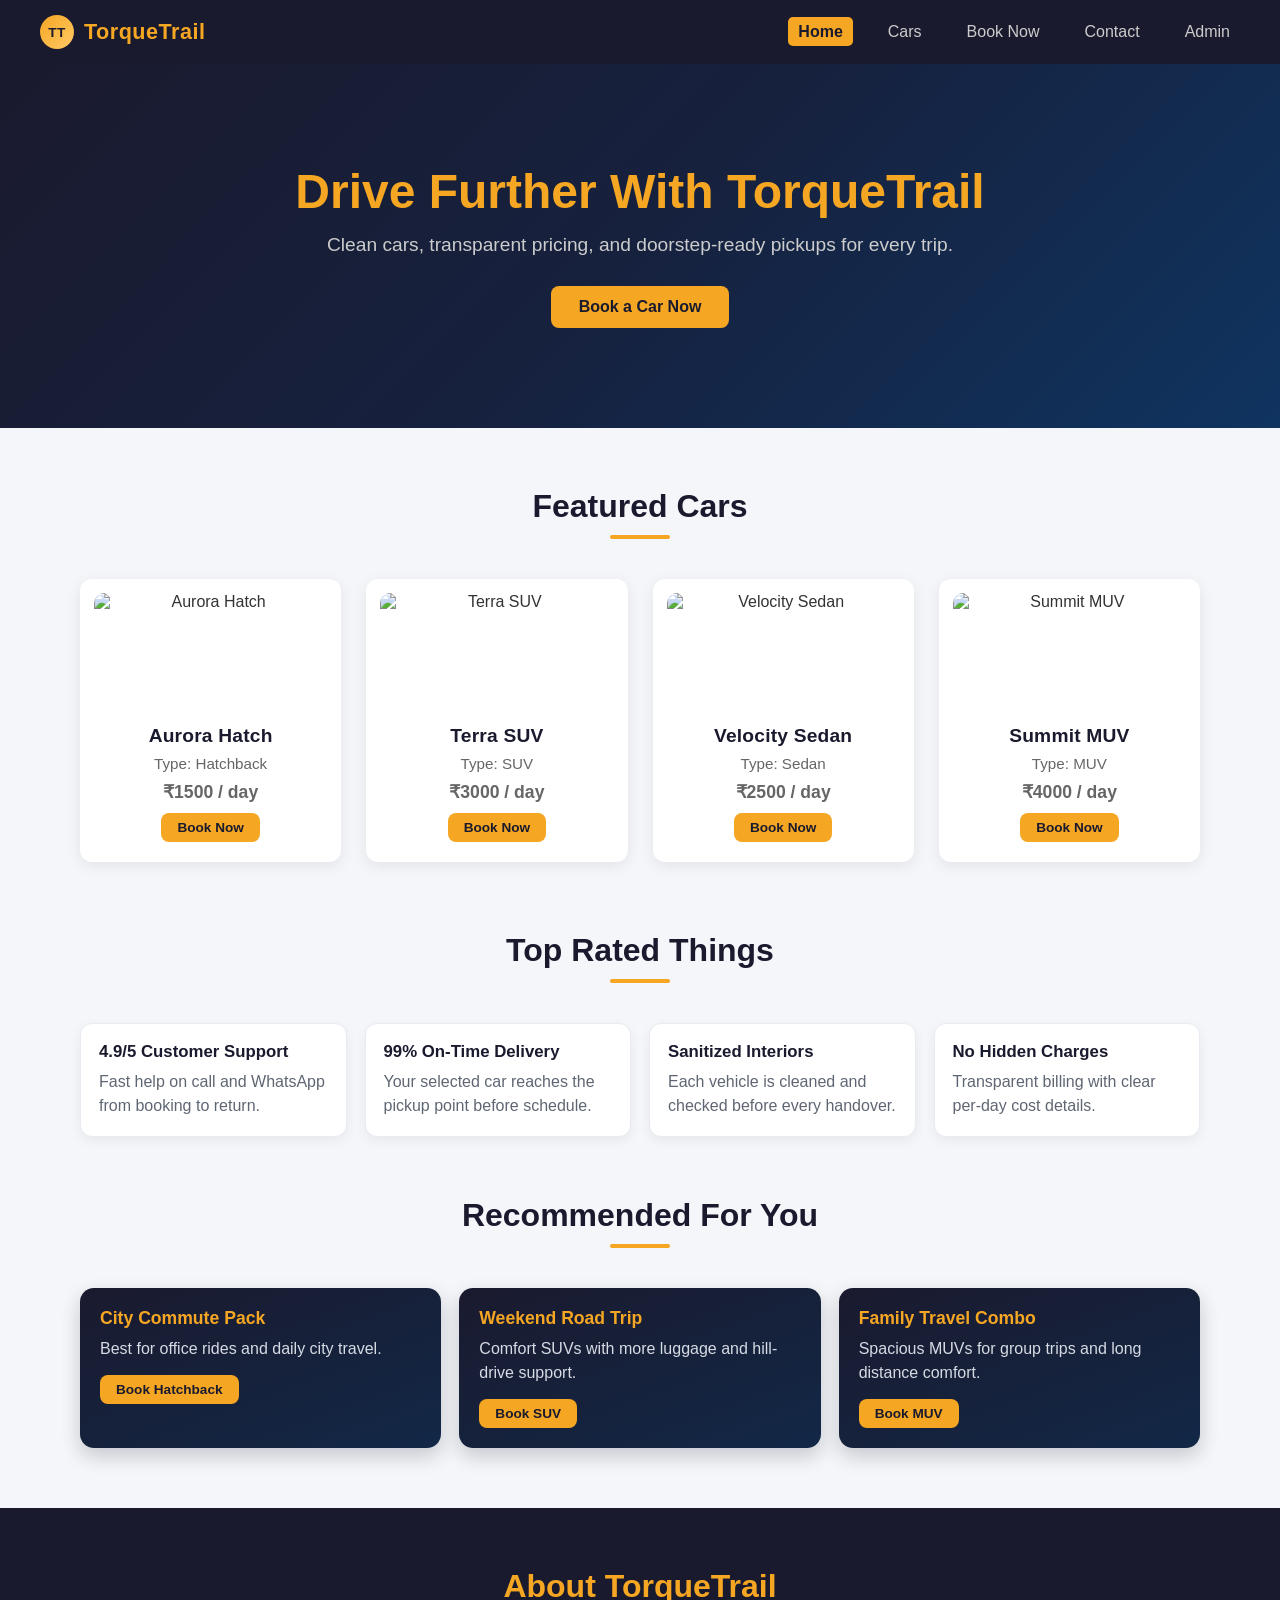
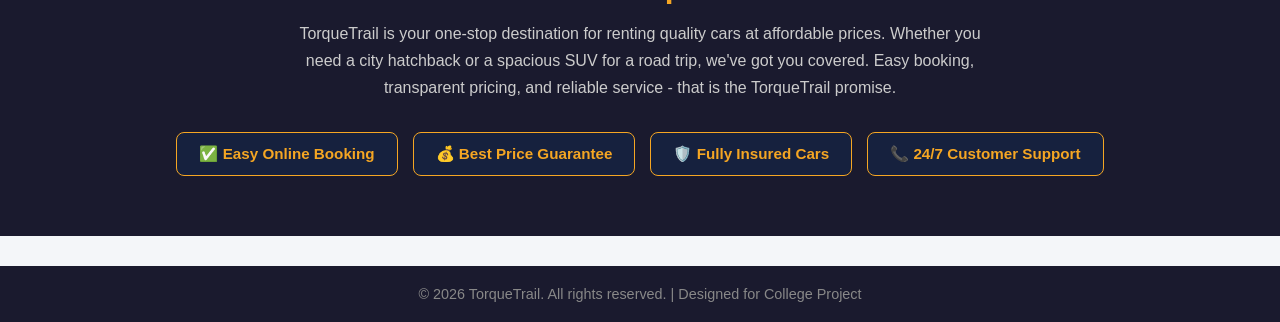
==== index.html @ 2365bc87 "Initial commit - DriveHub vehicle booking system" ====
<!DOCTYPE html>
<html lang="en">
<head>
  <meta charset="UTF-8" />
  <meta name="viewport" content="width=device-width, initial-scale=1.0"/>
  <title>TorqueTrail - Premium Car Rentals</title>
  <link rel="stylesheet" href="css/style.css" />
</head>
<body>

  <!-- Navigation -->
  <nav class="navbar">
    <div class="logo"><span class="logo-mark">TT</span> TorqueTrail</div>
    <ul class="nav-links">
      <li><a href="index.html" class="active">Home</a></li>
      <li><a href="cars.html">Cars</a></li>
      <li><a href="booking.html">Book Now</a></li>
      <li><a href="contact.html">Contact</a></li>
      <li><a href="php/admin.php">Admin</a></li>
    </ul>
  </nav>

  <!-- Hero Section -->
  <section class="hero">
    <div class="hero-content">
      <h1>Drive Further With TorqueTrail</h1>
      <p>Clean cars, transparent pricing, and doorstep-ready pickups for every trip.</p>
      <a href="booking.html" class="btn">Book a Car Now</a>
    </div>
  </section>

  <!-- Featured Cars -->
  <section class="section">
    <h2 class="section-title">Featured Cars</h2>
    <div class="card-grid">

      <div class="card">
        <div class="car-photo">
          <img src="https://images.unsplash.com/photo-1514316454349-750a7fd3da3a?auto=format&fit=crop&w=900&q=80" alt="Aurora Hatch" loading="lazy" />
        </div>
        <h3 class="car-name">Aurora Hatch</h3>
        <p>Type: Hatchback</p>
        <p class="price">₹1500 / day</p>
        <a href="booking.html" class="btn small">Book Now</a>
      </div>

      <div class="card">
        <div class="car-photo">
          <img src="https://images.unsplash.com/photo-1549399542-7e3f8b79c341?auto=format&fit=crop&w=900&q=80" alt="Terra SUV" loading="lazy" />
        </div>
        <h3 class="car-name">Terra SUV</h3>
        <p>Type: SUV</p>
        <p class="price">₹3000 / day</p>
        <a href="booking.html" class="btn small">Book Now</a>
      </div>

      <div class="card">
        <div class="car-photo">
          <img src="https://images.unsplash.com/photo-1552519507-da3b142c6e3d?auto=format&fit=crop&w=900&q=80" alt="Velocity Sedan" loading="lazy" />
        </div>
        <h3 class="car-name">Velocity Sedan</h3>
        <p>Type: Sedan</p>
        <p class="price">₹2500 / day</p>
        <a href="booking.html" class="btn small">Book Now</a>
      </div>

      <div class="card">
        <div class="car-photo">
          <img src="https://images.unsplash.com/photo-1503376780353-7e6692767b70?auto=format&fit=crop&w=900&q=80" alt="Summit MUV" loading="lazy" />
        </div>
        <h3 class="car-name">Summit MUV</h3>
        <p>Type: MUV</p>
        <p class="price">₹4000 / day</p>
        <a href="booking.html" class="btn small">Book Now</a>
      </div>

    </div>
  </section>

  <!-- Top Rated Things -->
  <section class="section perks-section">
    <h2 class="section-title">Top Rated Things</h2>
    <div class="perk-grid">
      <div class="perk-card">
        <h3>4.9/5 Customer Support</h3>
        <p>Fast help on call and WhatsApp from booking to return.</p>
      </div>
      <div class="perk-card">
        <h3>99% On-Time Delivery</h3>
        <p>Your selected car reaches the pickup point before schedule.</p>
      </div>
      <div class="perk-card">
        <h3>Sanitized Interiors</h3>
        <p>Each vehicle is cleaned and checked before every handover.</p>
      </div>
      <div class="perk-card">
        <h3>No Hidden Charges</h3>
        <p>Transparent billing with clear per-day cost details.</p>
      </div>
    </div>
  </section>

  <!-- Recommended For You -->
  <section class="section recommendation-section">
    <h2 class="section-title">Recommended For You</h2>
    <div class="recommend-grid">
      <div class="recommend-card">
        <h3>City Commute Pack</h3>
        <p>Best for office rides and daily city travel.</p>
        <a href="booking.html" class="btn small">Book Hatchback</a>
      </div>
      <div class="recommend-card">
        <h3>Weekend Road Trip</h3>
        <p>Comfort SUVs with more luggage and hill-drive support.</p>
        <a href="booking.html" class="btn small">Book SUV</a>
      </div>
      <div class="recommend-card">
        <h3>Family Travel Combo</h3>
        <p>Spacious MUVs for group trips and long distance comfort.</p>
        <a href="booking.html" class="btn small">Book MUV</a>
      </div>
    </div>
  </section>

  <!-- About Section -->
  <section class="about-section">
    <h2>About TorqueTrail</h2>
    <p>
      TorqueTrail is your one-stop destination for renting quality cars at affordable prices.
      Whether you need a city hatchback or a spacious SUV for a road trip, we've got you covered.
      Easy booking, transparent pricing, and reliable service - that is the TorqueTrail promise.
    </p>
    <div class="features">
      <div class="feature-box">✅ Easy Online Booking</div>
      <div class="feature-box">💰 Best Price Guarantee</div>
      <div class="feature-box">🛡️ Fully Insured Cars</div>
      <div class="feature-box">📞 24/7 Customer Support</div>
    </div>
  </section>

  <!-- Footer -->
  <footer class="footer">
    <p>&copy; 2026 TorqueTrail. All rights reserved. | Designed for College Project</p>
  </footer>

</body>
</html>
---- css/style.css ----
/* ============================
  TorqueTrail - Main Stylesheet
  ============================ */

/* Reset & Base */
* {
  margin: 0;
  padding: 0;
  box-sizing: border-box;
}

body {
  font-family: 'Segoe UI', Tahoma, Geneva, Verdana, sans-serif;
  background-color: #f4f6f9;
  color: #333;
}

a {
  text-decoration: none;
  color: inherit;
}

/* ============================
   Navigation Bar
   ============================ */
.navbar {
  display: flex;
  justify-content: space-between;
  align-items: center;
  background-color: #1a1a2e;
  padding: 15px 40px;
  position: sticky;
  top: 0;
  z-index: 100;
}

.logo {
  font-size: 1.35rem;
  font-weight: 700;
  color: #f5a623;
  letter-spacing: 0.5px;
  display: flex;
  align-items: center;
  gap: 10px;
}

.logo-mark {
  width: 34px;
  height: 34px;
  border-radius: 50%;
  display: inline-flex;
  align-items: center;
  justify-content: center;
  background: linear-gradient(135deg, #f5a623, #ffca66);
  color: #1a1a2e;
  font-size: 0.85rem;
  font-weight: 800;
}

.nav-links {
  list-style: none;
  display: flex;
  gap: 25px;
}

.nav-links li a {
  color: #ccc;
  font-size: 1rem;
  padding: 6px 10px;
  border-radius: 5px;
  transition: all 0.3s ease;
}

.nav-links li a:hover,
.nav-links li a.active {
  background-color: #f5a623;
  color: #1a1a2e;
  font-weight: 600;
}

/* ============================
   Hero Section
   ============================ */
.hero {
  background: linear-gradient(135deg, #1a1a2e 0%, #16213e 50%, #0f3460 100%);
  color: white;
  text-align: center;
  padding: 100px 20px;
}

.hero-content h1 {
  font-size: 3rem;
  margin-bottom: 15px;
  color: #f5a623;
}

.hero-content p {
  font-size: 1.2rem;
  margin-bottom: 30px;
  color: #ccc;
}

/* ============================
   Buttons
   ============================ */
.btn {
  display: inline-block;
  background-color: #f5a623;
  color: #1a1a2e;
  padding: 12px 28px;
  border-radius: 8px;
  font-size: 1rem;
  font-weight: 600;
  border: none;
  cursor: pointer;
  transition: background 0.3s ease, transform 0.2s ease;
}

.btn:hover {
  background-color: #d4891a;
  transform: translateY(-2px);
}

.btn.small {
  padding: 7px 16px;
  font-size: 0.85rem;
}

.btn.full-btn {
  width: 100%;
  padding: 14px;
  font-size: 1.1rem;
  text-align: center;
  margin-top: 10px;
}

.btn.disabled {
  background-color: #aaa;
  cursor: not-allowed;
}

/* ============================
   Section
   ============================ */
.section {
  padding: 60px 40px;
  max-width: 1200px;
  margin: 0 auto;
}

.section-title {
  text-align: center;
  font-size: 2rem;
  margin-bottom: 40px;
  color: #1a1a2e;
  position: relative;
}

.section-title::after {
  content: '';
  display: block;
  width: 60px;
  height: 4px;
  background: #f5a623;
  margin: 10px auto 0;
  border-radius: 2px;
}

/* ============================
   Cards (Home Page)
   ============================ */
.card-grid {
  display: grid;
  grid-template-columns: repeat(auto-fit, minmax(220px, 1fr));
  gap: 25px;
}

.card {
  background: white;
  border-radius: 12px;
  padding: 14px 14px 20px;
  text-align: center;
  box-shadow: 0 4px 15px rgba(0,0,0,0.08);
  transition: transform 0.3s ease, box-shadow 0.3s ease;
}

.card:hover {
  transform: translateY(-6px);
  box-shadow: 0 8px 25px rgba(0,0,0,0.15);
}

.car-photo {
  width: 100%;
  height: 120px;
  margin-bottom: 12px;
  border-radius: 10px;
  overflow: hidden;
}

.car-photo img {
  width: 100%;
  height: 100%;
  object-fit: cover;
  display: block;
}

.card h3 {
  font-size: 1.2rem;
  margin-bottom: 8px;
  color: #1a1a2e;
}

.car-name {
  font-family: 'Segoe UI', Tahoma, Geneva, Verdana, sans-serif;
  font-weight: 700;
  letter-spacing: 0.2px;
}

.card p {
  color: #666;
  margin-bottom: 5px;
  font-size: 0.95rem;
}

.price {
  color: #f5a623;
  font-weight: 700;
  font-size: 1.1rem !important;
  margin: 10px 0 !important;
}

/* ============================
   About Section
   ============================ */
.about-section {
  background-color: #1a1a2e;
  color: white;
  text-align: center;
  padding: 60px 40px;
}

.about-section h2 {
  font-size: 2rem;
  color: #f5a623;
  margin-bottom: 15px;
}

.about-section p {
  max-width: 700px;
  margin: 0 auto 30px;
  color: #ccc;
  line-height: 1.7;
  font-size: 1rem;
}

.features {
  display: flex;
  justify-content: center;
  flex-wrap: wrap;
  gap: 15px;
  margin-top: 20px;
}

.feature-box {
  background-color: #16213e;
  border: 1px solid #f5a623;
  color: #f5a623;
  padding: 12px 22px;
  border-radius: 8px;
  font-weight: 600;
  font-size: 0.95rem;
}

/* ============================
   Page Header
   ============================ */
.page-header {
  background: linear-gradient(135deg, #1a1a2e, #0f3460);
  color: white;
  text-align: center;
  padding: 50px 20px;
}

.page-header h1 {
  font-size: 2.5rem;
  color: #f5a623;
  margin-bottom: 8px;
}

.page-header p {
  color: #ccc;
  font-size: 1rem;
}

/* ============================
   Cars Table
   ============================ */
.car-table {
  width: 100%;
  border-collapse: collapse;
  background: white;
  border-radius: 12px;
  overflow: hidden;
  box-shadow: 0 4px 15px rgba(0,0,0,0.08);
}

.car-table thead {
  background-color: #1a1a2e;
  color: #f5a623;
}

.car-table th,
.car-table td {
  padding: 14px 18px;
  text-align: center;
  font-size: 0.95rem;
  border-bottom: 1px solid #eee;
}

.car-table tbody tr:hover {
  background-color: #f9f3e8;
}

.table-car-img {
  width: 72px;
  height: 46px;
  object-fit: cover;
  border-radius: 8px;
  display: block;
  margin: 0 auto;
}

/* ============================
   Home Extra Sections
   ============================ */
.perks-section {
  padding-top: 10px;
}

.perk-grid {
  display: grid;
  grid-template-columns: repeat(auto-fit, minmax(220px, 1fr));
  gap: 18px;
}

.perk-card {
  background: #fff;
  border: 1px solid #e8ecf2;
  border-radius: 12px;
  padding: 18px;
  box-shadow: 0 4px 12px rgba(0, 0, 0, 0.06);
}

.perk-card h3 {
  color: #1a1a2e;
  font-size: 1.05rem;
  margin-bottom: 8px;
}

.perk-card p {
  color: #5f6673;
  line-height: 1.5;
}

.recommendation-section {
  padding-top: 0;
}

.recommend-grid {
  display: grid;
  grid-template-columns: repeat(auto-fit, minmax(240px, 1fr));
  gap: 18px;
}

.recommend-card {
  background: linear-gradient(160deg, #1a1a2e 0%, #122847 100%);
  color: #fff;
  border-radius: 14px;
  padding: 20px;
  box-shadow: 0 8px 20px rgba(8, 16, 33, 0.2);
}

.recommend-card h3 {
  color: #f5a623;
  margin-bottom: 8px;
  font-size: 1.1rem;
}

.recommend-card p {
  color: #d6dbe4;
  margin-bottom: 14px;
  line-height: 1.5;
}

.badge {
  padding: 5px 12px;
  border-radius: 20px;
  font-size: 0.8rem;
  font-weight: 600;
}

.badge.available {
  background-color: #d4edda;
  color: #155724;
}

.badge.booked {
  background-color: #f8d7da;
  color: #721c24;
}

/* ============================
   Forms
   ============================ */
.form-section {
  max-width: 700px;
}

.form-group {
  margin-bottom: 20px;
}

.form-group label {
  display: block;
  font-weight: 600;
  margin-bottom: 6px;
  color: #222;
}

.required {
  color: red;
}

.form-group input,
.form-group select,
.form-group textarea {
  width: 100%;
  padding: 11px 15px;
  border: 2px solid #ddd;
  border-radius: 8px;
  font-size: 1rem;
  transition: border 0.3s ease;
  background-color: #fff;
}

.form-group input:focus,
.form-group select:focus,
.form-group textarea:focus {
  outline: none;
  border-color: #f5a623;
}

.form-row {
  display: flex;
  gap: 20px;
}

.form-group.half {
  flex: 1;
}

.error-msg {
  color: red;
  font-size: 0.82rem;
  margin-top: 4px;
  display: block;
}

/* ============================
   Contact Page
   ============================ */
.contact-section {
  display: flex;
  gap: 50px;
  flex-wrap: wrap;
  align-items: flex-start;
  max-width: 1100px;
}

.contact-info {
  flex: 1;
  min-width: 260px;
}

.contact-info h2 {
  font-size: 1.8rem;
  color: #1a1a2e;
  margin-bottom: 20px;
}

.info-box p {
  margin-bottom: 14px;
  font-size: 1rem;
  line-height: 1.6;
  color: #444;
}

.contact-form-wrap {
  flex: 2;
  min-width: 300px;
}

.contact-form-wrap h2 {
  font-size: 1.8rem;
  color: #1a1a2e;
  margin-bottom: 20px;
}

/* ============================
   Success / Confirm Box (PHP)
   ============================ */
.confirm-box {
  background: white;
  border-radius: 12px;
  padding: 40px;
  max-width: 700px;
  margin: 60px auto;
  box-shadow: 0 4px 20px rgba(0,0,0,0.1);
  text-align: center;
}

.confirm-box h2 {
  color: #28a745;
  font-size: 2rem;
  margin-bottom: 20px;
}

.confirm-box table {
  width: 100%;
  border-collapse: collapse;
  margin: 20px 0;
  text-align: left;
}

.confirm-box table td {
  padding: 10px 15px;
  border-bottom: 1px solid #eee;
  font-size: 0.95rem;
}

.confirm-box table td:first-child {
  font-weight: 600;
  color: #1a1a2e;
  width: 40%;
}

/* ============================
   Admin Page
   ============================ */
.admin-section {
  padding: 40px;
  max-width: 1100px;
  margin: 0 auto;
}

.admin-section h2 {
  font-size: 1.8rem;
  color: #1a1a2e;
  margin-bottom: 25px;
  border-left: 5px solid #f5a623;
  padding-left: 15px;
}

/* ============================
   Footer
   ============================ */
.footer {
  background-color: #1a1a2e;
  color: #888;
  text-align: center;
  padding: 20px;
  font-size: 0.9rem;
  margin-top: 30px;
}

/* ============================
   Responsive
   ============================ */
@media (max-width: 768px) {
  .navbar {
    flex-direction: column;
    gap: 12px;
    padding: 15px 20px;
  }

  .nav-links {
    flex-wrap: wrap;
    justify-content: center;
    gap: 10px;
  }

  .hero-content h1 {
    font-size: 2rem;
  }

  .form-row {
    flex-direction: column;
  }

  .contact-section {
    flex-direction: column;
  }

  .section {
    padding: 40px 20px;
  }
}
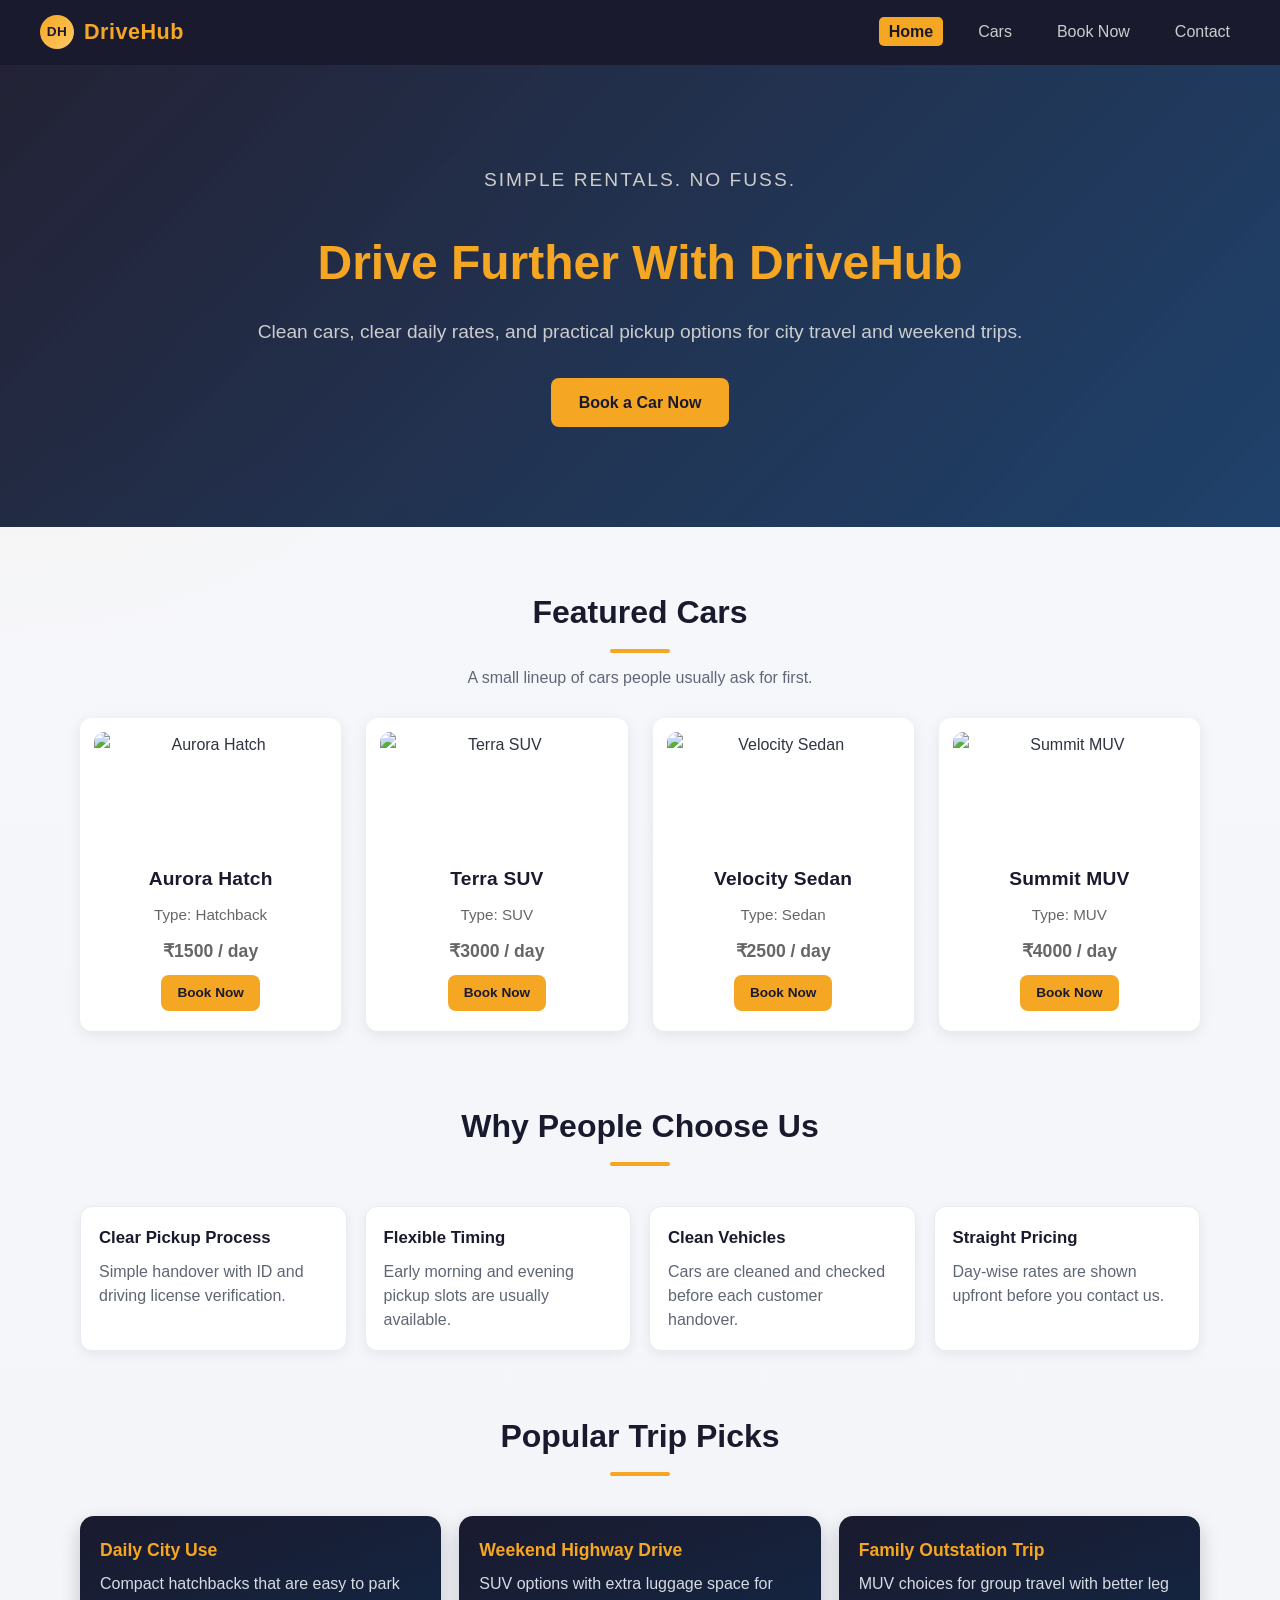
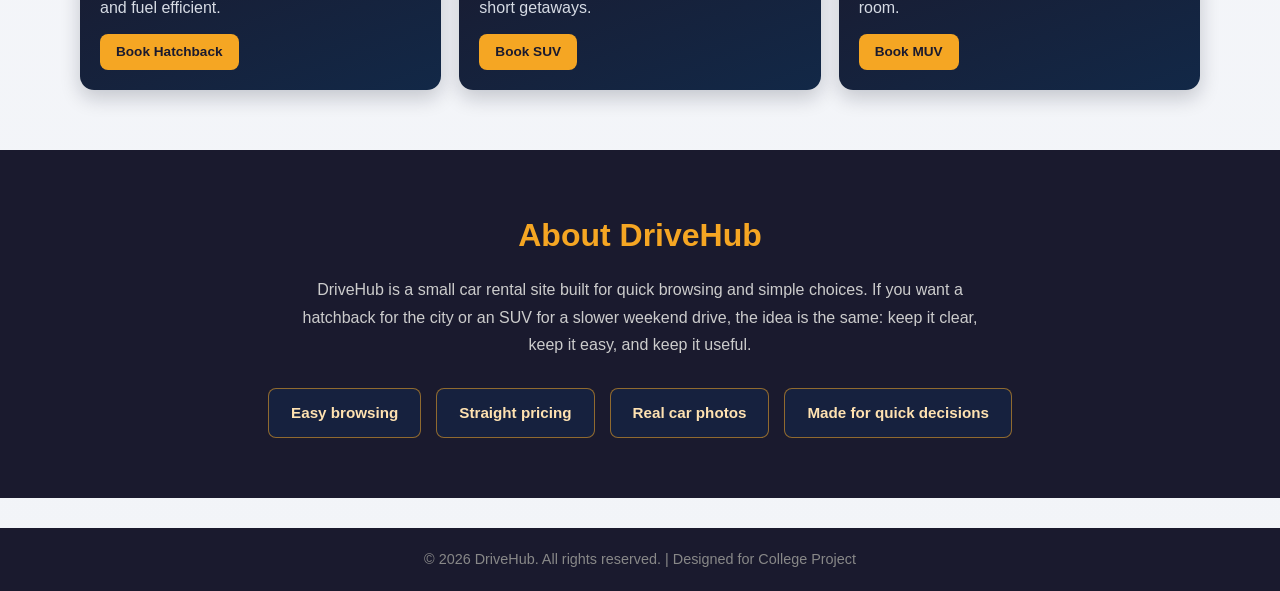
==== commit 5701af05: "Convert site to static DriveHub and refine realistic content" ====
--- a/index.html
+++ b/index.html
@@ -3,28 +3,28 @@
 <head>
   <meta charset="UTF-8" />
   <meta name="viewport" content="width=device-width, initial-scale=1.0"/>
-  <title>TorqueTrail - Premium Car Rentals</title>
+  <title>DriveHub - Premium Car Rentals</title>
   <link rel="stylesheet" href="css/style.css" />
 </head>
 <body>
 
   <!-- Navigation -->
   <nav class="navbar">
-    <div class="logo"><span class="logo-mark">TT</span> TorqueTrail</div>
+    <div class="logo"><span class="logo-mark">DH</span> DriveHub</div>
     <ul class="nav-links">
       <li><a href="index.html" class="active">Home</a></li>
       <li><a href="cars.html">Cars</a></li>
       <li><a href="booking.html">Book Now</a></li>
       <li><a href="contact.html">Contact</a></li>
-      <li><a href="php/admin.php">Admin</a></li>
     </ul>
   </nav>
 
   <!-- Hero Section -->
   <section class="hero">
     <div class="hero-content">
-      <h1>Drive Further With TorqueTrail</h1>
-      <p>Clean cars, transparent pricing, and doorstep-ready pickups for every trip.</p>
+      <p class="eyebrow">Simple rentals. No fuss.</p>
+      <h1>Drive Further With DriveHub</h1>
+      <p>Clean cars, clear daily rates, and practical pickup options for city travel and weekend trips.</p>
       <a href="booking.html" class="btn">Book a Car Now</a>
     </div>
   </section>
@@ -32,6 +32,7 @@
   <!-- Featured Cars -->
   <section class="section">
     <h2 class="section-title">Featured Cars</h2>
+    <p class="section-note">A small lineup of cars people usually ask for first.</p>
     <div class="card-grid">
 
       <div class="card">
@@ -79,44 +80,44 @@
 
   <!-- Top Rated Things -->
   <section class="section perks-section">
-    <h2 class="section-title">Top Rated Things</h2>
+    <h2 class="section-title">Why People Choose Us</h2>
     <div class="perk-grid">
       <div class="perk-card">
-        <h3>4.9/5 Customer Support</h3>
-        <p>Fast help on call and WhatsApp from booking to return.</p>
+        <h3>Clear Pickup Process</h3>
+        <p>Simple handover with ID and driving license verification.</p>
       </div>
       <div class="perk-card">
-        <h3>99% On-Time Delivery</h3>
-        <p>Your selected car reaches the pickup point before schedule.</p>
+        <h3>Flexible Timing</h3>
+        <p>Early morning and evening pickup slots are usually available.</p>
       </div>
       <div class="perk-card">
-        <h3>Sanitized Interiors</h3>
-        <p>Each vehicle is cleaned and checked before every handover.</p>
+        <h3>Clean Vehicles</h3>
+        <p>Cars are cleaned and checked before each customer handover.</p>
       </div>
       <div class="perk-card">
-        <h3>No Hidden Charges</h3>
-        <p>Transparent billing with clear per-day cost details.</p>
+        <h3>Straight Pricing</h3>
+        <p>Day-wise rates are shown upfront before you contact us.</p>
       </div>
     </div>
   </section>
 
   <!-- Recommended For You -->
   <section class="section recommendation-section">
-    <h2 class="section-title">Recommended For You</h2>
+    <h2 class="section-title">Popular Trip Picks</h2>
     <div class="recommend-grid">
       <div class="recommend-card">
-        <h3>City Commute Pack</h3>
-        <p>Best for office rides and daily city travel.</p>
+        <h3>Daily City Use</h3>
+        <p>Compact hatchbacks that are easy to park and fuel efficient.</p>
         <a href="booking.html" class="btn small">Book Hatchback</a>
       </div>
       <div class="recommend-card">
-        <h3>Weekend Road Trip</h3>
-        <p>Comfort SUVs with more luggage and hill-drive support.</p>
+        <h3>Weekend Highway Drive</h3>
+        <p>SUV options with extra luggage space for short getaways.</p>
         <a href="booking.html" class="btn small">Book SUV</a>
       </div>
       <div class="recommend-card">
-        <h3>Family Travel Combo</h3>
-        <p>Spacious MUVs for group trips and long distance comfort.</p>
+        <h3>Family Outstation Trip</h3>
+        <p>MUV choices for group travel with better leg room.</p>
         <a href="booking.html" class="btn small">Book MUV</a>
       </div>
     </div>
@@ -124,23 +125,23 @@
 
   <!-- About Section -->
   <section class="about-section">
-    <h2>About TorqueTrail</h2>
+    <h2>About DriveHub</h2>
     <p>
-      TorqueTrail is your one-stop destination for renting quality cars at affordable prices.
-      Whether you need a city hatchback or a spacious SUV for a road trip, we've got you covered.
-      Easy booking, transparent pricing, and reliable service - that is the TorqueTrail promise.
+      DriveHub is a small car rental site built for quick browsing and simple choices.
+      If you want a hatchback for the city or an SUV for a slower weekend drive, the idea is the same:
+      keep it clear, keep it easy, and keep it useful.
     </p>
     <div class="features">
-      <div class="feature-box">✅ Easy Online Booking</div>
-      <div class="feature-box">💰 Best Price Guarantee</div>
-      <div class="feature-box">🛡️ Fully Insured Cars</div>
-      <div class="feature-box">📞 24/7 Customer Support</div>
+      <div class="feature-box">Easy browsing</div>
+      <div class="feature-box">Straight pricing</div>
+      <div class="feature-box">Real car photos</div>
+      <div class="feature-box">Made for quick decisions</div>
     </div>
   </section>
 
   <!-- Footer -->
   <footer class="footer">
-    <p>&copy; 2026 TorqueTrail. All rights reserved. | Designed for College Project</p>
+    <p>&copy; 2026 DriveHub. All rights reserved. | Designed for College Project</p>
   </footer>
 
 </body>
--- a/css/style.css
+++ b/css/style.css
@@ -1,5 +1,5 @@
 /* ============================
-  TorqueTrail - Main Stylesheet
+  DriveHub - Main Stylesheet
   ============================ */
 
 /* Reset & Base */
@@ -11,8 +11,11 @@
 
 body {
   font-family: 'Segoe UI', Tahoma, Geneva, Verdana, sans-serif;
-  background-color: #f4f6f9;
-  color: #333;
+  background:
+    radial-gradient(circle at top left, rgba(245, 166, 35, 0.10), transparent 26%),
+    linear-gradient(180deg, #f7f8fb 0%, #f2f4f8 100%);
+  color: #2f3440;
+  line-height: 1.6;
 }
 
 a {
@@ -82,10 +85,20 @@
    Hero Section
    ============================ */
 .hero {
-  background: linear-gradient(135deg, #1a1a2e 0%, #16213e 50%, #0f3460 100%);
+  background:
+    linear-gradient(135deg, rgba(26, 26, 46, 0.96), rgba(15, 52, 96, 0.93)),
+    url('https://images.unsplash.com/photo-1494976388531-d1058494cdd8?auto=format&fit=crop&w=1600&q=80') center/cover;
   color: white;
   text-align: center;
   padding: 100px 20px;
+}
+
+.eyebrow {
+  color: #ffd89b;
+  text-transform: uppercase;
+  letter-spacing: 2px;
+  font-size: 0.8rem;
+  margin-bottom: 12px;
 }
 
 .hero-content h1 {
@@ -154,6 +167,13 @@
   margin-bottom: 40px;
   color: #1a1a2e;
   position: relative;
+}
+
+.section-note {
+  text-align: center;
+  color: #606776;
+  max-width: 620px;
+  margin: -28px auto 28px;
 }
 
 .section-title::after {
@@ -263,12 +283,22 @@
 
 .feature-box {
   background-color: #16213e;
-  border: 1px solid #f5a623;
-  color: #f5a623;
+  border: 1px solid rgba(245, 166, 35, 0.55);
+  color: #ffe2b1;
   padding: 12px 22px;
   border-radius: 8px;
   font-weight: 600;
   font-size: 0.95rem;
+}
+
+.secondary-btn {
+  background-color: #ffffff;
+  color: #1a1a2e;
+  border: 1px solid #d8dee9;
+}
+
+.secondary-btn:hover {
+  background-color: #f3f5f9;
 }
 
 /* ============================
@@ -414,6 +444,79 @@
    ============================ */
 .form-section {
   max-width: 700px;
+}
+
+.booking-guide {
+  max-width: 900px;
+}
+
+.guide-card,
+.booking-card,
+.note-panel,
+.message-card {
+  background: #fff;
+  border: 1px solid #e5e9f1;
+  border-radius: 14px;
+  padding: 24px;
+  box-shadow: 0 8px 24px rgba(18, 30, 56, 0.06);
+}
+
+.guide-card h2,
+.booking-card h3,
+.note-panel h2,
+.contact-note h3 {
+  color: #1a1a2e;
+  margin-bottom: 12px;
+}
+
+.guide-list {
+  padding-left: 20px;
+  margin: 18px 0;
+  color: #4a5160;
+}
+
+.guide-list li {
+  margin-bottom: 10px;
+}
+
+.guide-note,
+.message-hint {
+  color: #626a79;
+  margin-top: 12px;
+}
+
+.booking-shortcuts {
+  display: flex;
+  gap: 12px;
+  flex-wrap: wrap;
+  margin-top: 20px;
+}
+
+.booking-grid {
+  max-width: 900px;
+  display: grid;
+  grid-template-columns: repeat(auto-fit, minmax(240px, 1fr));
+  gap: 18px;
+  padding-top: 0;
+}
+
+.small-note-section {
+  padding-top: 0;
+}
+
+.contact-note {
+  margin-top: 18px;
+  padding: 18px;
+  border-left: 4px solid #f5a623;
+  background: #fff9ef;
+  border-radius: 10px;
+}
+
+.message-card {
+  min-height: 200px;
+  display: flex;
+  flex-direction: column;
+  justify-content: center;
 }
 
 .form-group {
@@ -495,70 +598,10 @@
   color: #444;
 }
 
-.contact-form-wrap {
-  flex: 2;
-  min-width: 300px;
-}
-
 .contact-form-wrap h2 {
   font-size: 1.8rem;
   color: #1a1a2e;
   margin-bottom: 20px;
-}
-
-/* ============================
-   Success / Confirm Box (PHP)
-   ============================ */
-.confirm-box {
-  background: white;
-  border-radius: 12px;
-  padding: 40px;
-  max-width: 700px;
-  margin: 60px auto;
-  box-shadow: 0 4px 20px rgba(0,0,0,0.1);
-  text-align: center;
-}
-
-.confirm-box h2 {
-  color: #28a745;
-  font-size: 2rem;
-  margin-bottom: 20px;
-}
-
-.confirm-box table {
-  width: 100%;
-  border-collapse: collapse;
-  margin: 20px 0;
-  text-align: left;
-}
-
-.confirm-box table td {
-  padding: 10px 15px;
-  border-bottom: 1px solid #eee;
-  font-size: 0.95rem;
-}
-
-.confirm-box table td:first-child {
-  font-weight: 600;
-  color: #1a1a2e;
-  width: 40%;
-}
-
-/* ============================
-   Admin Page
-   ============================ */
-.admin-section {
-  padding: 40px;
-  max-width: 1100px;
-  margin: 0 auto;
-}
-
-.admin-section h2 {
-  font-size: 1.8rem;
-  color: #1a1a2e;
-  margin-bottom: 25px;
-  border-left: 5px solid #f5a623;
-  padding-left: 15px;
 }
 
 /* ============================
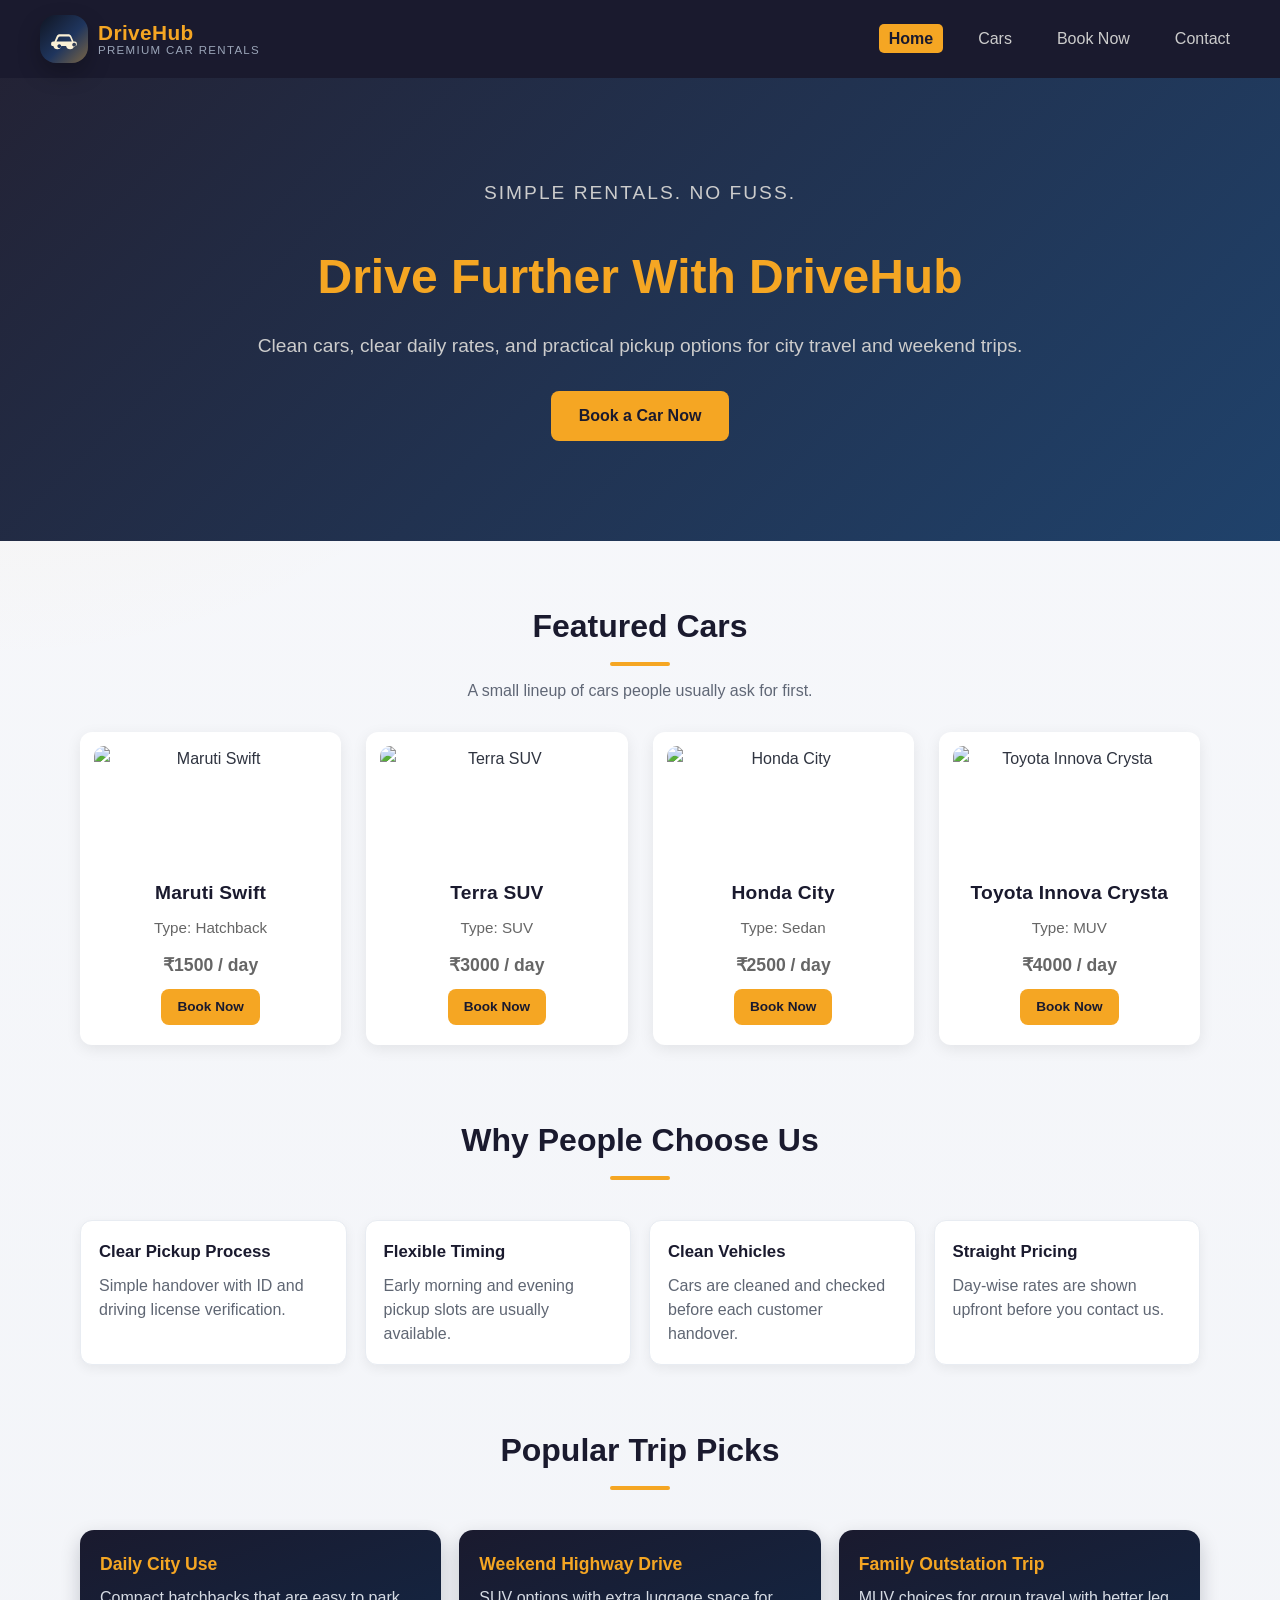
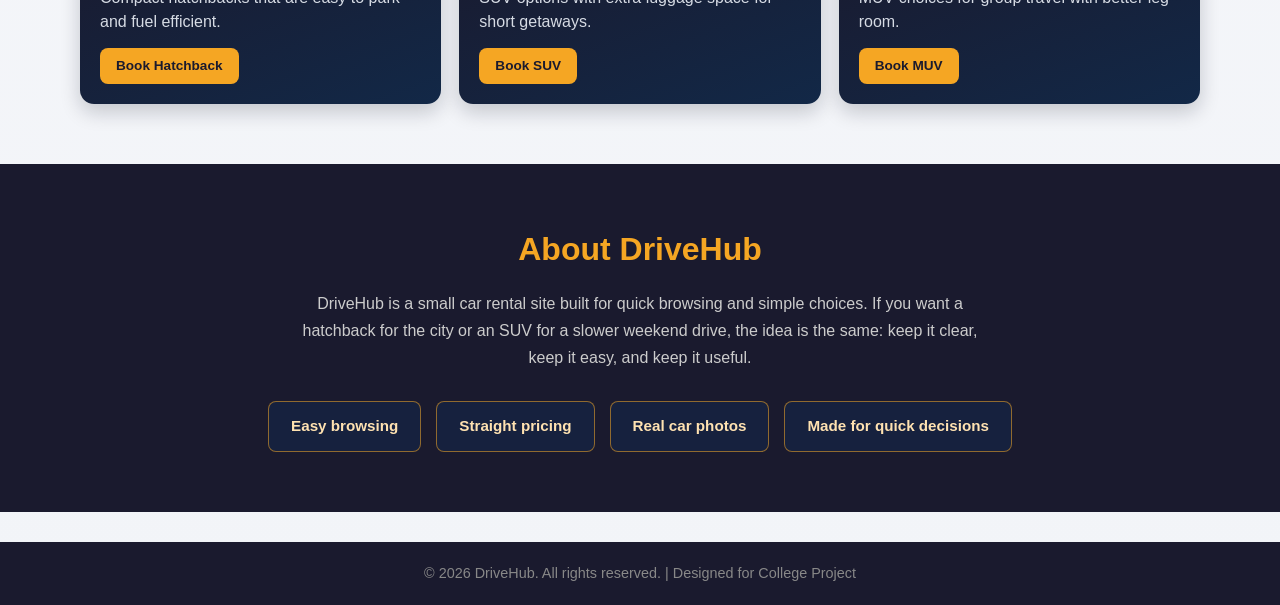
==== commit 890cab65: "Update branding and car names" ====
--- a/index.html
+++ b/index.html
@@ -10,7 +10,17 @@
 
   <!-- Navigation -->
   <nav class="navbar">
-    <div class="logo"><span class="logo-mark">DH</span> DriveHub</div>
+    <a class="logo" href="index.html" aria-label="DriveHub home">
+      <span class="logo-mark" aria-hidden="true">
+        <svg viewBox="0 0 64 64" role="presentation" focusable="false" aria-hidden="true">
+          <path d="M14 36.5 18.5 26.5C19.5 24.2 21.7 23 24.2 23h15.6c2.5 0 4.7 1.2 5.7 3.5l4.5 10h2.8c1.7 0 3.2 1.4 3.2 3.1v3.4c0 1.2-1 2.2-2.2 2.2h-2.7c-.6 3.6-3.8 6.3-7.6 6.3-3.8 0-7-2.7-7.6-6.3H27.1c-.6 3.6-3.8 6.3-7.6 6.3-3.8 0-7-2.7-7.6-6.3H10c-1.2 0-2.2-1-2.2-2.2v-2.7c0-2 1.6-3.7 3.6-3.7H14Zm7.3-7.4-3.5 7.4h28.9l-3.1-7.4c-.5-1.2-1.7-2-3-2H24.4c-1.3 0-2.5.8-3.1 2Zm-1.8 16.3a3.6 3.6 0 1 0 0-.1ZM47.5 42.6a3.6 3.6 0 1 0 0-.1Z"/>
+        </svg>
+      </span>
+      <span class="logo-text">
+        <span class="logo-name">DriveHub</span>
+        <span class="logo-tag">Premium car rentals</span>
+      </span>
+    </a>
     <ul class="nav-links">
       <li><a href="index.html" class="active">Home</a></li>
       <li><a href="cars.html">Cars</a></li>
@@ -37,9 +47,9 @@
 
       <div class="card">
         <div class="car-photo">
-          <img src="https://images.unsplash.com/photo-1514316454349-750a7fd3da3a?auto=format&fit=crop&w=900&q=80" alt="Aurora Hatch" loading="lazy" />
+          <img src="https://images.unsplash.com/photo-1514316454349-750a7fd3da3a?auto=format&fit=crop&w=900&q=80" alt="Maruti Swift" loading="lazy" />
         </div>
-        <h3 class="car-name">Aurora Hatch</h3>
+        <h3 class="car-name">Maruti Swift</h3>
         <p>Type: Hatchback</p>
         <p class="price">₹1500 / day</p>
         <a href="booking.html" class="btn small">Book Now</a>
@@ -57,9 +67,9 @@
 
       <div class="card">
         <div class="car-photo">
-          <img src="https://images.unsplash.com/photo-1552519507-da3b142c6e3d?auto=format&fit=crop&w=900&q=80" alt="Velocity Sedan" loading="lazy" />
+          <img src="https://images.unsplash.com/photo-1552519507-da3b142c6e3d?auto=format&fit=crop&w=900&q=80" alt="Honda City" loading="lazy" />
         </div>
-        <h3 class="car-name">Velocity Sedan</h3>
+        <h3 class="car-name">Honda City</h3>
         <p>Type: Sedan</p>
         <p class="price">₹2500 / day</p>
         <a href="booking.html" class="btn small">Book Now</a>
@@ -67,9 +77,9 @@
 
       <div class="card">
         <div class="car-photo">
-          <img src="https://images.unsplash.com/photo-1503376780353-7e6692767b70?auto=format&fit=crop&w=900&q=80" alt="Summit MUV" loading="lazy" />
+          <img src="https://images.unsplash.com/photo-1503376780353-7e6692767b70?auto=format&fit=crop&w=900&q=80" alt="Toyota Innova Crysta" loading="lazy" />
         </div>
-        <h3 class="car-name">Summit MUV</h3>
+        <h3 class="car-name">Toyota Innova Crysta</h3>
         <p>Type: MUV</p>
         <p class="price">₹4000 / day</p>
         <a href="booking.html" class="btn small">Book Now</a>
--- a/css/style.css
+++ b/css/style.css
@@ -38,26 +38,65 @@
 }
 
 .logo {
-  font-size: 1.35rem;
-  font-weight: 700;
-  color: #f5a623;
-  letter-spacing: 0.5px;
+  color: #f5a623;
+  letter-spacing: 0.4px;
   display: flex;
   align-items: center;
   gap: 10px;
+  transition: transform 0.25s ease, opacity 0.25s ease;
+}
+
+.logo:hover {
+  transform: translateY(-1px);
+  opacity: 0.96;
 }
 
 .logo-mark {
-  width: 34px;
-  height: 34px;
-  border-radius: 50%;
+  width: 48px;
+  height: 48px;
+  border-radius: 16px;
   display: inline-flex;
   align-items: center;
   justify-content: center;
-  background: linear-gradient(135deg, #f5a623, #ffca66);
-  color: #1a1a2e;
-  font-size: 0.85rem;
+  background: linear-gradient(135deg, #101522 0%, #1f355d 55%, #f5a623 160%);
+  box-shadow: 0 10px 22px rgba(0, 0, 0, 0.25);
+  overflow: hidden;
+  flex-shrink: 0;
+  transition: transform 0.25s ease, box-shadow 0.25s ease;
+}
+
+.logo-mark svg {
+  width: 34px;
+  height: 34px;
+  fill: #fff4d9;
+  opacity: 0.98;
+}
+
+.logo-text {
+  display: flex;
+  flex-direction: column;
+  line-height: 1.05;
+}
+
+.logo-name {
+  font-size: 1.3rem;
   font-weight: 800;
+  color: #f5a623;
+}
+
+.logo-tag {
+  font-size: 0.72rem;
+  color: #9aa4b7;
+  text-transform: uppercase;
+  letter-spacing: 1.3px;
+}
+
+.logo:hover .logo-mark {
+  transform: rotate(-2deg) scale(1.03);
+}
+
+.logo:hover .logo-name {
+  color: #ffd07a;
 }
 
 .nav-links {
@@ -72,6 +111,10 @@
   padding: 6px 10px;
   border-radius: 5px;
   transition: all 0.3s ease;
+}
+
+.nav-links li a:hover {
+  transform: translateY(-1px);
 }
 
 .nav-links li a:hover,
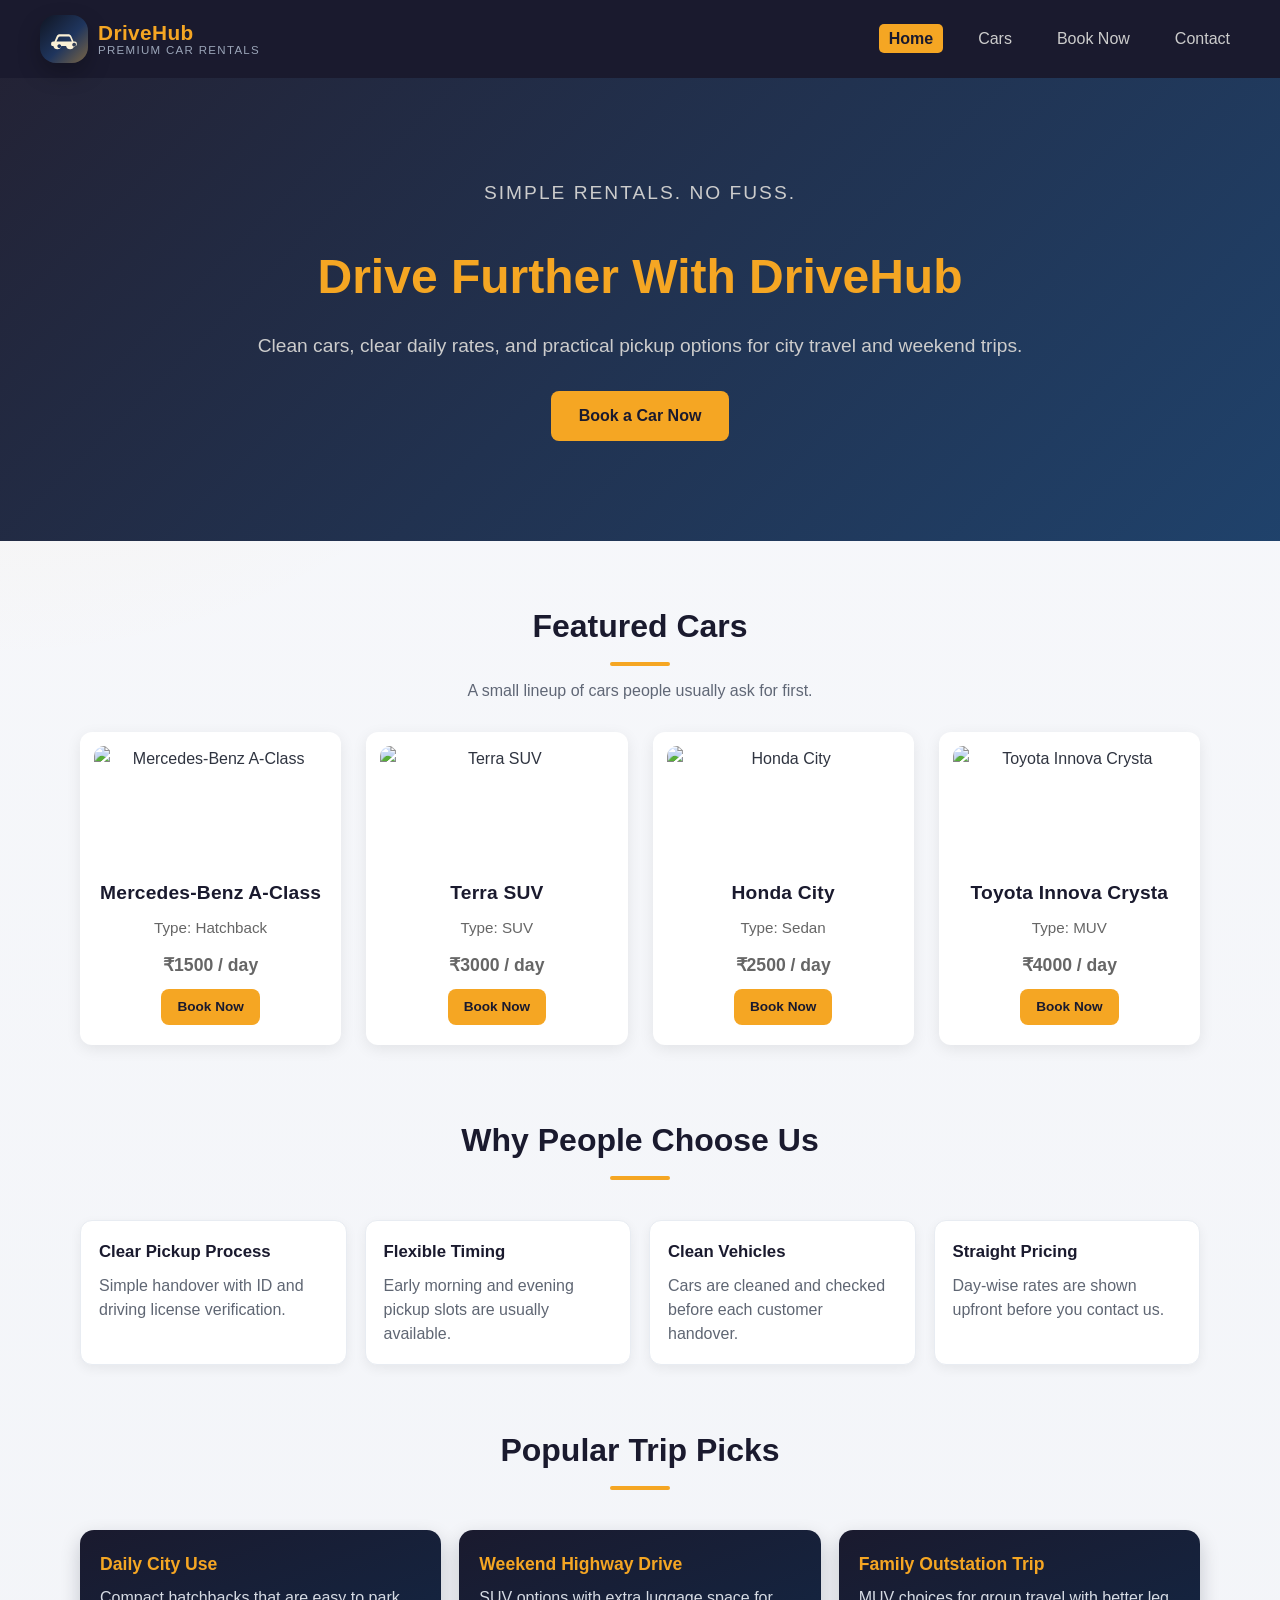
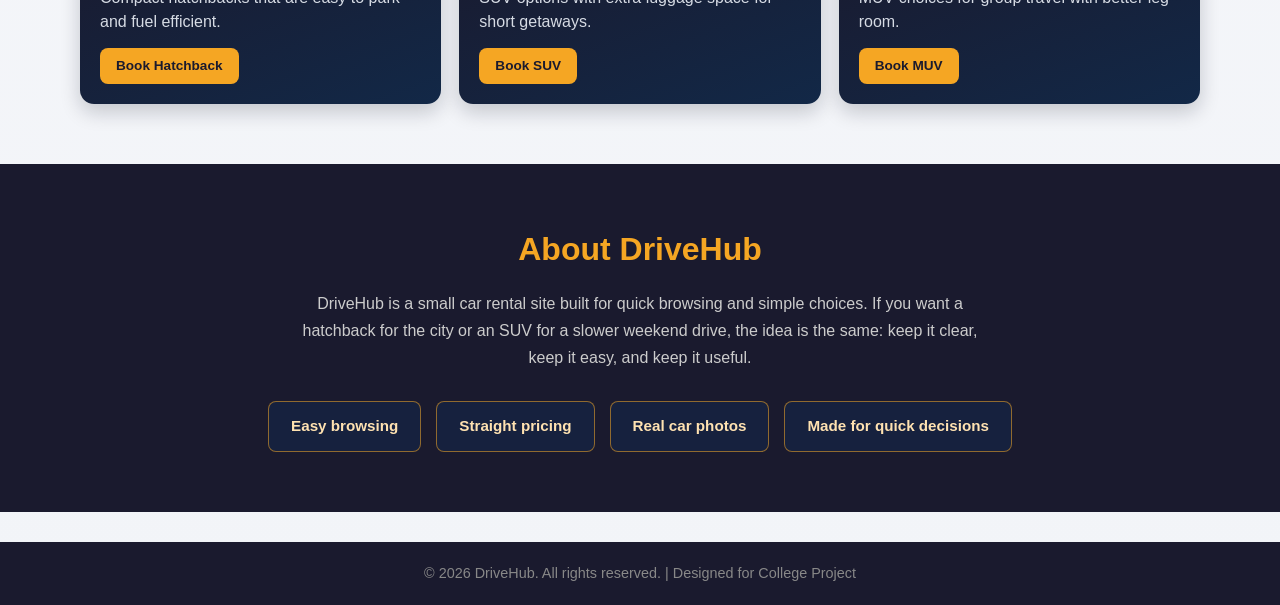
==== commit 29e082cc: "Match car labels to images" ====
--- a/index.html
+++ b/index.html
@@ -47,9 +47,9 @@
 
       <div class="card">
         <div class="car-photo">
-          <img src="https://images.unsplash.com/photo-1514316454349-750a7fd3da3a?auto=format&fit=crop&w=900&q=80" alt="Maruti Swift" loading="lazy" />
+          <img src="https://images.unsplash.com/photo-1514316454349-750a7fd3da3a?auto=format&fit=crop&w=900&q=80" alt="Mercedes-Benz A-Class" loading="lazy" />
         </div>
-        <h3 class="car-name">Maruti Swift</h3>
+        <h3 class="car-name">Mercedes-Benz A-Class</h3>
         <p>Type: Hatchback</p>
         <p class="price">₹1500 / day</p>
         <a href="booking.html" class="btn small">Book Now</a>
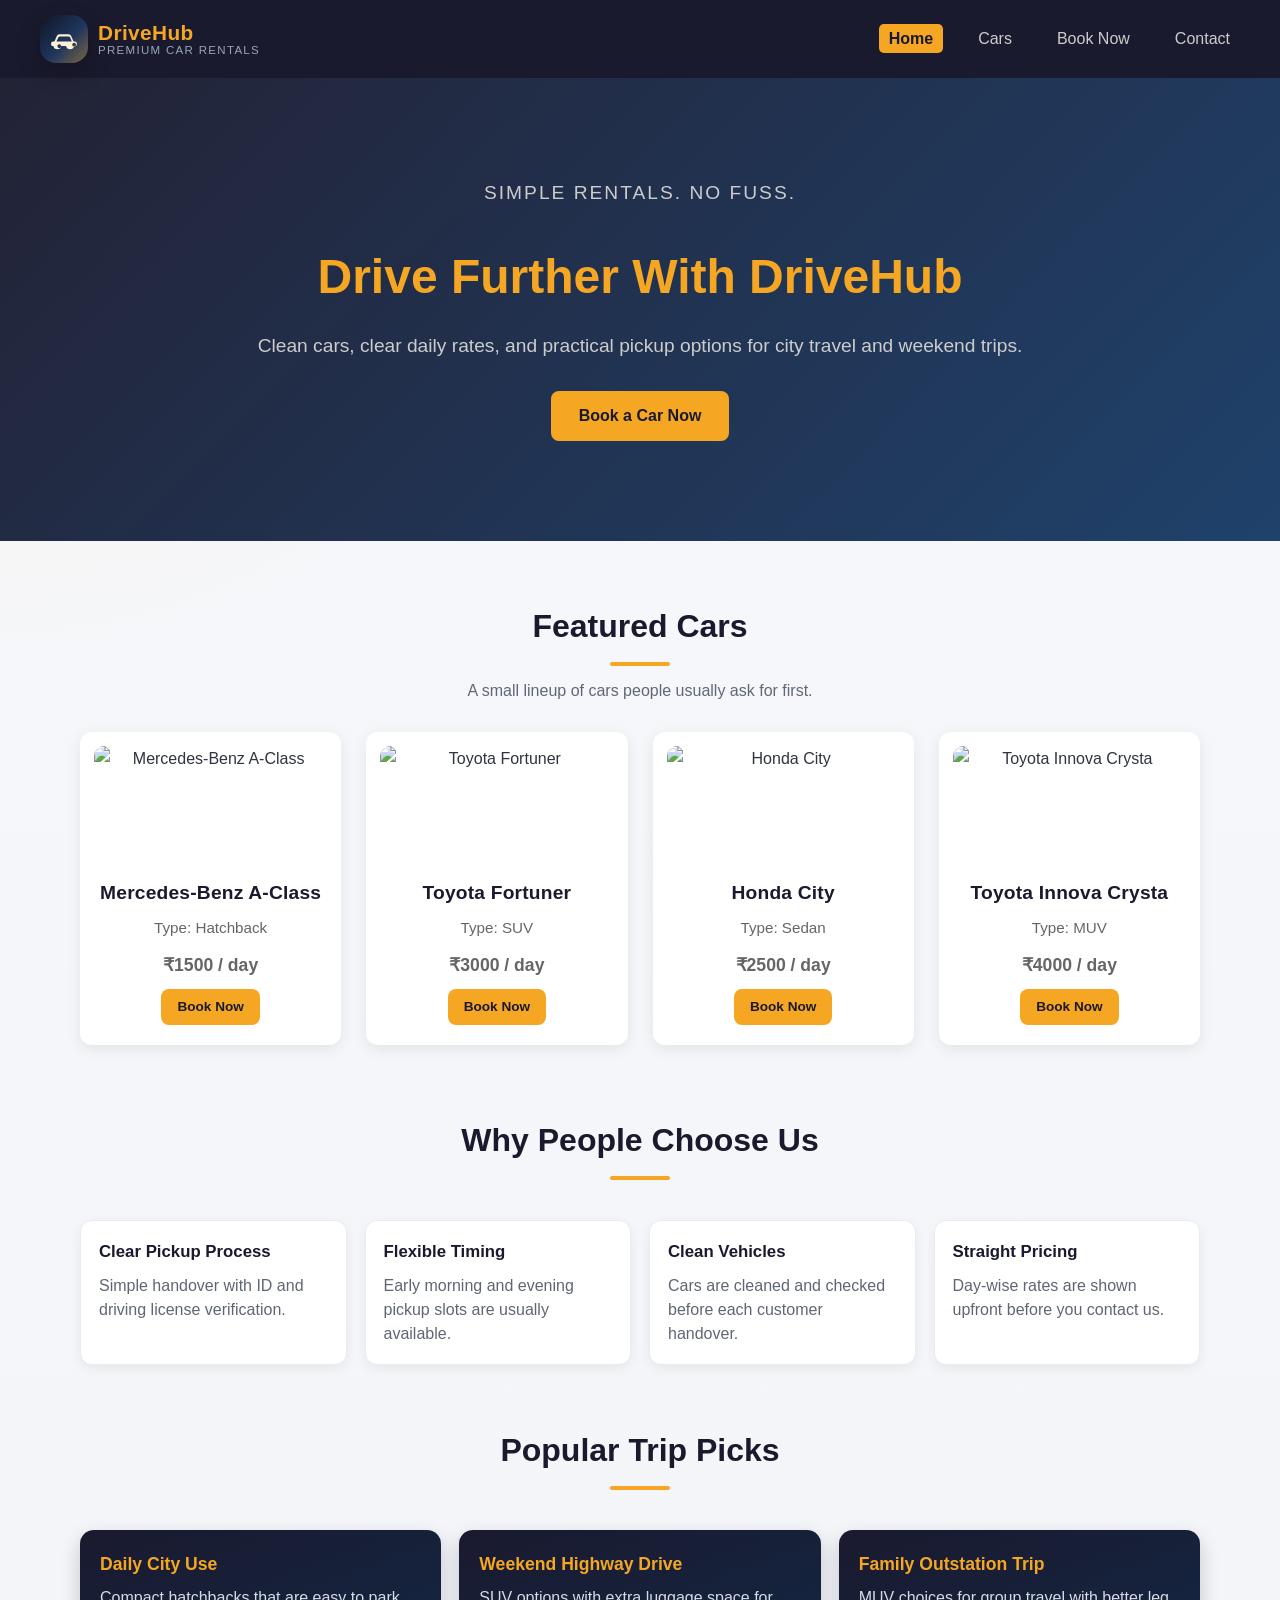
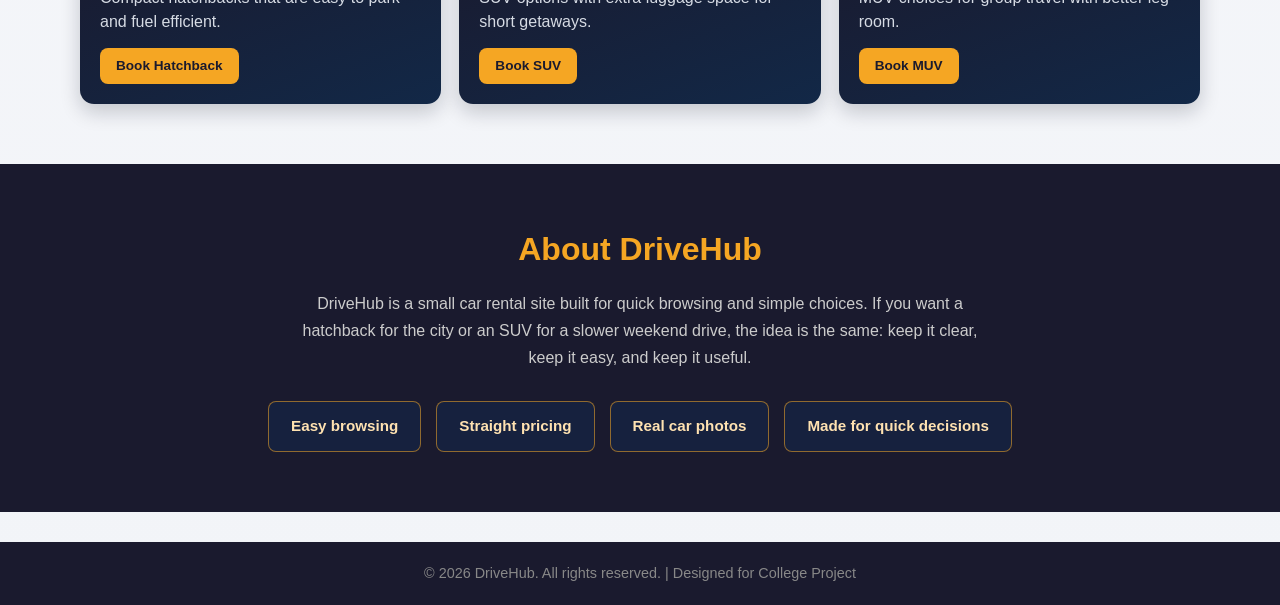
==== commit ad7c2b58: "Fix Fortuner labels" ====
--- a/index.html
+++ b/index.html
@@ -57,9 +57,9 @@
 
       <div class="card">
         <div class="car-photo">
-          <img src="https://images.unsplash.com/photo-1549399542-7e3f8b79c341?auto=format&fit=crop&w=900&q=80" alt="Terra SUV" loading="lazy" />
+          <img src="https://images.unsplash.com/photo-1549399542-7e3f8b79c341?auto=format&fit=crop&w=900&q=80" alt="Toyota Fortuner" loading="lazy" />
         </div>
-        <h3 class="car-name">Terra SUV</h3>
+        <h3 class="car-name">Toyota Fortuner</h3>
         <p>Type: SUV</p>
         <p class="price">₹3000 / day</p>
         <a href="booking.html" class="btn small">Book Now</a>
--- a/css/style.css
+++ b/css/style.css
@@ -543,6 +543,31 @@
   padding-top: 0;
 }
 
+.booking-layout {
+  max-width: 1100px;
+  display: grid;
+  grid-template-columns: minmax(0, 1.5fr) minmax(280px, 0.9fr);
+  gap: 22px;
+  align-items: start;
+}
+
+.booking-form-wrap {
+  min-width: 0;
+}
+
+.booking-info-stack {
+  display: grid;
+  gap: 18px;
+}
+
+.booking-form .form-group:last-child {
+  margin-bottom: 0;
+}
+
+.booking-form .full-btn {
+  margin-top: 6px;
+}
+
 .small-note-section {
   padding-top: 0;
 }
@@ -687,6 +712,10 @@
     flex-direction: column;
   }
 
+  .booking-layout {
+    grid-template-columns: 1fr;
+  }
+
   .section {
     padding: 40px 20px;
   }
